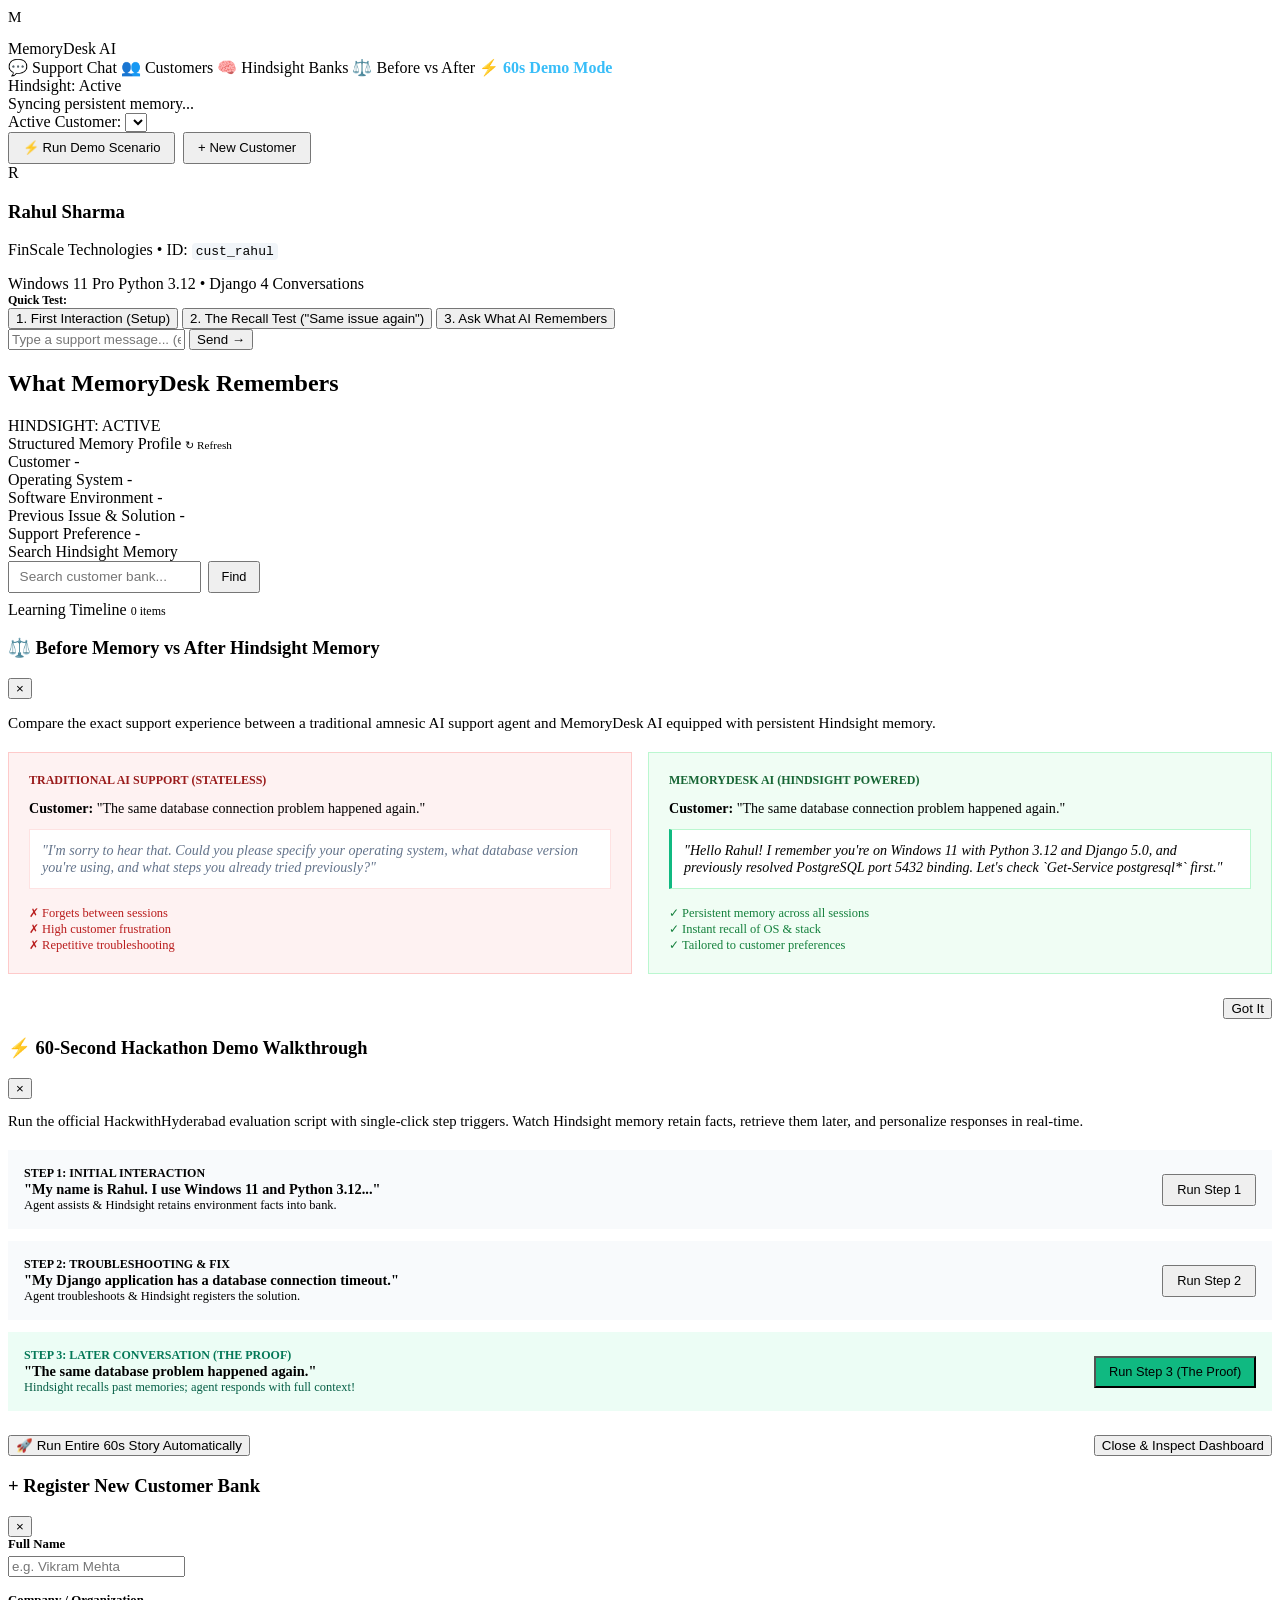
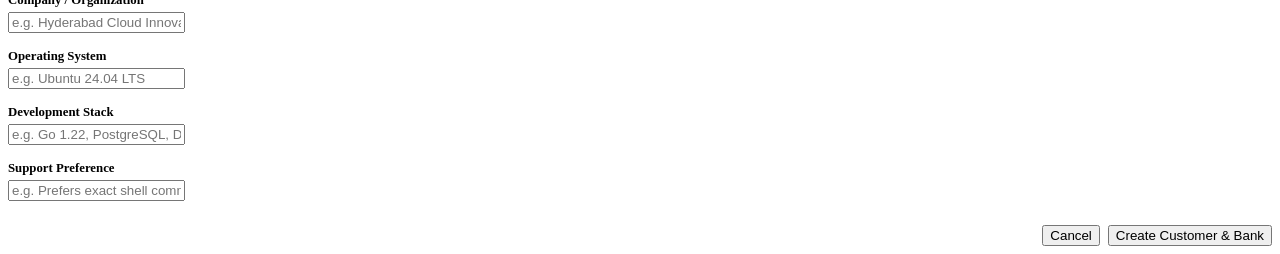
==== frontend/dashboard.html @ 585cadb2 "Initial commit: MemoryDesk AI - HackwithHyderabad 3.0" ====
<!DOCTYPE html>
<html lang="en">
<head>
  <meta charset="UTF-8">
  <meta name="viewport" content="width=device-width, initial-scale=1.0">
  <title>MemoryDesk AI — Support Dashboard</title>
  <link rel="stylesheet" href="/css/style.css">
  <link rel="icon" href="data:image/svg+xml,<svg xmlns=%22http://www.w3.org/2000/svg%22 viewBox=%220 0 100 100%22><text y=%22.9em%22 font-size=%2290%22>🧠</text></svg>">
</head>
<body>

  <div class="dashboard-layout">
    
    <!-- LEFT SIDEBAR -->
    <aside class="dashboard-sidebar">
      <div class="sidebar-header">
        <div class="logo-badge" style="width: 32px; height: 32px; font-size: 0.95rem;">M</div>
        <div class="logo-text">MemoryDesk <span>AI</span></div>
      </div>

      <nav class="sidebar-nav">
        <a class="sidebar-item active" id="nav-chat" onclick="switchNav('chat')">
          <span>💬</span>
          <span>Support Chat</span>
        </a>
        <a class="sidebar-item" id="nav-customers" onclick="openCustomerModal()">
          <span>👥</span>
          <span>Customers</span>
        </a>
        <a class="sidebar-item" id="nav-memory" onclick="focusMemoryPanel()">
          <span>🧠</span>
          <span>Hindsight Banks</span>
        </a>
        <a class="sidebar-item" id="nav-before-after" onclick="openBeforeAfterModal()">
          <span>⚖️</span>
          <span>Before vs After</span>
        </a>
        <a class="sidebar-item" id="nav-demo" onclick="openDemoStoryModal()" style="color: #38bdf8; font-weight: 600;">
          <span>⚡</span>
          <span>60s Demo Mode</span>
        </a>
      </nav>

      <div class="sidebar-footer">
        <div class="hindsight-status-card">
          <div class="hindsight-badge">
            <span class="pulse-dot"></span>
            <span id="hindsight-badge-text">Hindsight: Active</span>
          </div>
          <div class="hindsight-detail" id="hindsight-server-detail">
            Syncing persistent memory...
          </div>
        </div>
      </div>
    </aside>

    <!-- CENTER PANEL: CUSTOMER & CHAT -->
    <main class="dashboard-main">
      
      <!-- Top Bar: Customer Selector & Quick Controls -->
      <div class="main-topbar">
        <div class="customer-selector-wrapper">
          <span class="selector-label">Active Customer:</span>
          <select id="customer-select" class="customer-dropdown" onchange="onCustomerChange(this.value)">
            <!-- Options populated dynamically -->
          </select>
        </div>
        <div style="display: flex; gap: 0.5rem; align-items: center;">
          <button class="btn btn-secondary" onclick="openDemoStoryModal()" style="font-size: 0.82rem; padding: 0.4rem 0.8rem;">
            ⚡ Run Demo Scenario
          </button>
          <button class="btn btn-outline-primary" onclick="openNewCustomerModal()" style="font-size: 0.82rem; padding: 0.4rem 0.8rem;">
            + New Customer
          </button>
        </div>
      </div>

      <!-- Customer Profile Banner -->
      <div class="customer-profile-banner">
        <div class="cust-info-group">
          <div class="cust-avatar" id="cust-avatar-letter">R</div>
          <div class="cust-details">
            <h3 id="cust-name-display">Rahul Sharma</h3>
            <p><span id="cust-company-display">FinScale Technologies</span> &bull; ID: <code id="cust-id-display" style="background: #f1f5f9; padding: 1px 4px; border-radius: 4px;">cust_rahul</code></p>
          </div>
        </div>
        <div class="cust-meta-tags">
          <span class="tag-badge os" id="cust-os-badge">Windows 11 Pro</span>
          <span class="tag-badge env" id="cust-env-badge">Python 3.12 &bull; Django</span>
          <span class="tag-badge" id="cust-conversations-badge">4 Conversations</span>
        </div>
      </div>

      <!-- Chat Messages Scroll Area -->
      <div class="chat-container" id="chat-stream">
        <!-- Messages rendered by chat.js -->
      </div>

      <!-- Chat Input Area -->
      <div class="chat-input-bar">
        <div class="quick-prompts">
          <span style="font-size: 0.75rem; font-weight: 600; color: var(--text-light); margin-right: 0.25rem; display: flex; align-items: center;">Quick Test:</span>
          <button class="prompt-chip" onclick="fillPrompt('My name is Rahul. I use Windows 11 and Python 3.12. I am getting a Django database connection error.')">
            1. First Interaction (Setup)
          </button>
          <button class="prompt-chip" onclick="fillPrompt('The same database problem happened again.')">
            2. The Recall Test ("Same issue again")
          </button>
          <button class="prompt-chip" onclick="fillPrompt('What environment and preferences do you remember about me?')">
            3. Ask What AI Remembers
          </button>
        </div>

        <form class="chat-form" id="chat-form" onsubmit="handleChatSubmit(event)">
          <input
            type="text"
            id="chat-input"
            class="chat-input"
            placeholder="Type a support message... (e.g. 'The database problem happened again')"
            autocomplete="off"
            required
          />
          <button type="submit" class="btn btn-primary" id="send-button">
            <span>Send</span>
            <span>&rarr;</span>
          </button>
        </form>
      </div>
    </main>

    <!-- RIGHT PANEL: HINDSIGHT PERSISTENT MEMORY INSPECTOR -->
    <aside class="dashboard-inspector">
      <div class="inspector-header">
        <h2>What MemoryDesk Remembers</h2>
        <div class="live-indicator-pill" id="hindsight-live-pill">
          <span class="pulse-dot"></span>
          <span id="hindsight-pill-text">HINDSIGHT: ACTIVE</span>
        </div>
      </div>

      <div class="inspector-body">

        <!-- Recent Retrieval Status Notification -->
        <div id="retrieval-status-box" style="display: none; background: #ecfdf5; border: 1px solid #a7f3d0; border-radius: var(--radius-sm); padding: 0.65rem 0.85rem; font-size: 0.82rem; color: #065f46;">
          <div style="font-weight: 700; display: flex; align-items: center; gap: 0.35rem;">
            <span>🔍</span> <span id="retrieval-count-text">3 relevant memories retrieved</span>
          </div>
          <div style="font-size: 0.75rem; color: #047857; margin-top: 0.2rem;" id="retrieval-detail-text">
            Recalled from Hindsight bank in real-time
          </div>
        </div>

        <!-- Structured Entity Summary Card -->
        <div class="inspector-card">
          <div class="card-title">
            <span>Structured Memory Profile</span>
            <span style="font-size: 0.7rem; color: var(--primary); cursor: pointer;" onclick="refreshCurrentMemory()">↻ Refresh</span>
          </div>
          <div class="entity-grid">
            <div class="entity-row">
              <span class="entity-label">Customer</span>
              <span class="entity-value" id="profile-name">-</span>
            </div>
            <div class="entity-row">
              <span class="entity-label">Operating System</span>
              <span class="entity-value" id="profile-os">-</span>
            </div>
            <div class="entity-row">
              <span class="entity-label">Software Environment</span>
              <span class="entity-value" id="profile-env">-</span>
            </div>
            <div class="entity-row">
              <span class="entity-label">Previous Issue & Solution</span>
              <span class="entity-value" id="profile-issue">-</span>
            </div>
            <div class="entity-row">
              <span class="entity-label">Support Preference</span>
              <span class="entity-value" id="profile-preference">-</span>
            </div>
          </div>
        </div>

        <!-- Search Memory Bank -->
        <div class="inspector-card">
          <div class="card-title">Search Hindsight Memory</div>
          <div style="display: flex; gap: 0.4rem;">
            <input type="text" id="memory-search-input" class="chat-input" placeholder="Search customer bank..." style="padding: 0.4rem 0.6rem; font-size: 0.85rem;" onkeyup="if(event.key==='Enter') executeMemorySearch()">
            <button class="btn btn-secondary" onclick="executeMemorySearch()" style="padding: 0.4rem 0.75rem; font-size: 0.8rem;">Find</button>
          </div>
          <div id="memory-search-results" style="margin-top: 0.5rem; display: flex; flex-direction: column; gap: 0.35rem;"></div>
        </div>

        <!-- Chronological Learning Timeline -->
        <div class="inspector-card">
          <div class="card-title">
            <span>Learning Timeline</span>
            <span id="memory-total-count" style="font-size: 0.75rem; font-weight: normal; color: var(--text-light);">0 items</span>
          </div>
          <div class="timeline-container" id="timeline-list">
            <!-- Timeline steps populated by dashboard.js -->
          </div>
        </div>

      </div>
    </aside>

  </div>

  <!-- BEFORE VS AFTER MODAL -->
  <div class="modal-overlay" id="modal-before-after">
    <div class="modal-card">
      <div class="modal-header">
        <h3 style="font-weight: 700; font-size: 1.15rem;">⚖️ Before Memory vs After Hindsight Memory</h3>
        <button class="close-btn" onclick="closeModal('modal-before-after')">&times;</button>
      </div>
      <div class="modal-body">
        <p style="color: var(--text-muted); font-size: 0.95rem; margin-bottom: 1.25rem;">
          Compare the exact support experience between a traditional amnesic AI support agent and MemoryDesk AI equipped with persistent Hindsight memory.
        </p>

        <div style="display: grid; grid-template-columns: 1fr 1fr; gap: 1rem;">
          
          <!-- Column 1: Traditional -->
          <div style="background: #fef2f2; border: 1px solid #fecaca; border-radius: var(--radius-md); padding: 1.25rem;">
            <div style="font-size: 0.75rem; font-weight: 800; color: #991b1b; text-transform: uppercase; margin-bottom: 0.75rem;">
              Traditional AI Support (Stateless)
            </div>
            <div style="font-size: 0.88rem; margin-bottom: 0.75rem;">
              <strong>Customer:</strong> "The same database connection problem happened again."
            </div>
            <div style="font-size: 0.88rem; background: white; padding: 0.75rem; border-radius: var(--radius-sm); border: 1px solid #fee2e2; color: #64748b;">
              <em>"I'm sorry to hear that. Could you please specify your operating system, what database version you're using, and what steps you already tried previously?"</em>
            </div>
            <div style="margin-top: 1rem; font-size: 0.78rem; color: #b91c1c;">
              &cross; Forgets between sessions<br>
              &cross; High customer frustration<br>
              &cross; Repetitive troubleshooting
            </div>
          </div>

          <!-- Column 2: MemoryDesk AI -->
          <div style="background: #f0fdf4; border: 1px solid #bbf7d0; border-radius: var(--radius-md); padding: 1.25rem;">
            <div style="font-size: 0.75rem; font-weight: 800; color: #166534; text-transform: uppercase; margin-bottom: 0.75rem;">
              MemoryDesk AI (Hindsight Powered)
            </div>
            <div style="font-size: 0.88rem; margin-bottom: 0.75rem;">
              <strong>Customer:</strong> "The same database connection problem happened again."
            </div>
            <div style="font-size: 0.88rem; background: white; padding: 0.75rem; border-radius: var(--radius-sm); border: 1px solid #bbf7d0; border-left: 3px solid #10b981;">
              <em>"Hello Rahul! I remember you're on Windows 11 with Python 3.12 and Django 5.0, and previously resolved PostgreSQL port 5432 binding. Let's check `Get-Service postgresql*` first."</em>
            </div>
            <div style="margin-top: 1rem; font-size: 0.78rem; color: #15803d;">
              &check; Persistent memory across all sessions<br>
              &check; Instant recall of OS & stack<br>
              &check; Tailored to customer preferences
            </div>
          </div>

        </div>

        <div style="margin-top: 1.5rem; text-align: right;">
          <button class="btn btn-primary" onclick="closeModal('modal-before-after')">Got It</button>
        </div>
      </div>
    </div>
  </div>

  <!-- 60-SECOND DEMO STORY RUNNER MODAL -->
  <div class="modal-overlay" id="modal-demo-story">
    <div class="modal-card">
      <div class="modal-header">
        <h3 style="font-weight: 700; font-size: 1.15rem;">⚡ 60-Second Hackathon Demo Walkthrough</h3>
        <button class="close-btn" onclick="closeModal('modal-demo-story')">&times;</button>
      </div>
      <div class="modal-body">
        <p style="color: var(--text-muted); font-size: 0.92rem; margin-bottom: 1.25rem;">
          Run the official HackwithHyderabad evaluation script with single-click step triggers. Watch Hindsight memory retain facts, retrieve them later, and personalize responses in real-time.
        </p>

        <div style="display: flex; flex-direction: column; gap: 0.75rem;">
          
          <div style="border: 1px solid var(--border); border-radius: var(--radius-md); padding: 1rem; display: flex; justify-content: space-between; align-items: center; background: #f8fafc;">
            <div>
              <div style="font-size: 0.75rem; font-weight: 700; color: var(--primary);">STEP 1: INITIAL INTERACTION</div>
              <div style="font-weight: 600; font-size: 0.9rem;">"My name is Rahul. I use Windows 11 and Python 3.12..."</div>
              <div style="font-size: 0.78rem; color: var(--text-muted);">Agent assists & Hindsight retains environment facts into bank.</div>
            </div>
            <button class="btn btn-primary" onclick="runDemoStep(1)" style="font-size: 0.8rem; padding: 0.4rem 0.8rem;">
              Run Step 1
            </button>
          </div>

          <div style="border: 1px solid var(--border); border-radius: var(--radius-md); padding: 1rem; display: flex; justify-content: space-between; align-items: center; background: #f8fafc;">
            <div>
              <div style="font-size: 0.75rem; font-weight: 700; color: var(--primary);">STEP 2: TROUBLESHOOTING & FIX</div>
              <div style="font-weight: 600; font-size: 0.9rem;">"My Django application has a database connection timeout."</div>
              <div style="font-size: 0.78rem; color: var(--text-muted);">Agent troubleshoots & Hindsight registers the solution.</div>
            </div>
            <button class="btn btn-primary" onclick="runDemoStep(2)" style="font-size: 0.8rem; padding: 0.4rem 0.8rem;">
              Run Step 2
            </button>
          </div>

          <div style="border: 1px solid var(--border); border-radius: var(--radius-md); padding: 1rem; display: flex; justify-content: space-between; align-items: center; background: #ecfdf5; border-color: #a7f3d0;">
            <div>
              <div style="font-size: 0.75rem; font-weight: 700; color: #047857;">STEP 3: LATER CONVERSATION (THE PROOF)</div>
              <div style="font-weight: 600; font-size: 0.9rem;">"The same database problem happened again."</div>
              <div style="font-size: 0.78rem; color: #065f46;">Hindsight recalls past memories; agent responds with full context!</div>
            </div>
            <button class="btn btn-primary" onclick="runDemoStep(3)" style="font-size: 0.8rem; padding: 0.4rem 0.8rem; background: #10b981;">
              Run Step 3 (The Proof)
            </button>
          </div>

        </div>

        <div style="margin-top: 1.5rem; display: flex; justify-content: space-between; align-items: center;">
          <button class="btn btn-secondary" onclick="runFullDemoStory()">
            🚀 Run Entire 60s Story Automatically
          </button>
          <button class="btn btn-outline-primary" onclick="closeModal('modal-demo-story')">
            Close & Inspect Dashboard
          </button>
        </div>
      </div>
    </div>
  </div>

  <!-- NEW CUSTOMER MODAL -->
  <div class="modal-overlay" id="modal-new-customer">
    <div class="modal-card">
      <div class="modal-header">
        <h3 style="font-weight: 700;">+ Register New Customer Bank</h3>
        <button class="close-btn" onclick="closeModal('modal-new-customer')">&times;</button>
      </div>
      <div class="modal-body">
        <form onsubmit="handleCreateCustomer(event)" style="display: flex; flex-direction: column; gap: 1rem;">
          <div>
            <label style="font-size: 0.8rem; font-weight: 600; display: block; margin-bottom: 0.25rem;">Full Name</label>
            <input type="text" id="new-cust-name" class="chat-input" placeholder="e.g. Vikram Mehta" required>
          </div>
          <div>
            <label style="font-size: 0.8rem; font-weight: 600; display: block; margin-bottom: 0.25rem;">Company / Organization</label>
            <input type="text" id="new-cust-company" class="chat-input" placeholder="e.g. Hyderabad Cloud Innovations" required>
          </div>
          <div>
            <label style="font-size: 0.8rem; font-weight: 600; display: block; margin-bottom: 0.25rem;">Operating System</label>
            <input type="text" id="new-cust-os" class="chat-input" placeholder="e.g. Ubuntu 24.04 LTS" required>
          </div>
          <div>
            <label style="font-size: 0.8rem; font-weight: 600; display: block; margin-bottom: 0.25rem;">Development Stack</label>
            <input type="text" id="new-cust-env" class="chat-input" placeholder="e.g. Go 1.22, PostgreSQL, Docker" required>
          </div>
          <div>
            <label style="font-size: 0.8rem; font-weight: 600; display: block; margin-bottom: 0.25rem;">Support Preference</label>
            <input type="text" id="new-cust-pref" class="chat-input" placeholder="e.g. Prefers exact shell commands" required>
          </div>
          <div style="margin-top: 0.5rem; display: flex; justify-content: flex-end; gap: 0.5rem;">
            <button type="button" class="btn btn-secondary" onclick="closeModal('modal-new-customer')">Cancel</button>
            <button type="submit" class="btn btn-primary">Create Customer & Bank</button>
          </div>
        </form>
      </div>
    </div>
  </div>

  <!-- Toast Notification Container -->
  <div class="toast-container" id="toast-container"></div>

  <!-- Scripts -->
  <script src="/js/app.js"></script>
  <script src="/js/chat.js"></script>
  <script src="/js/dashboard.js"></script>
</body>
</html>
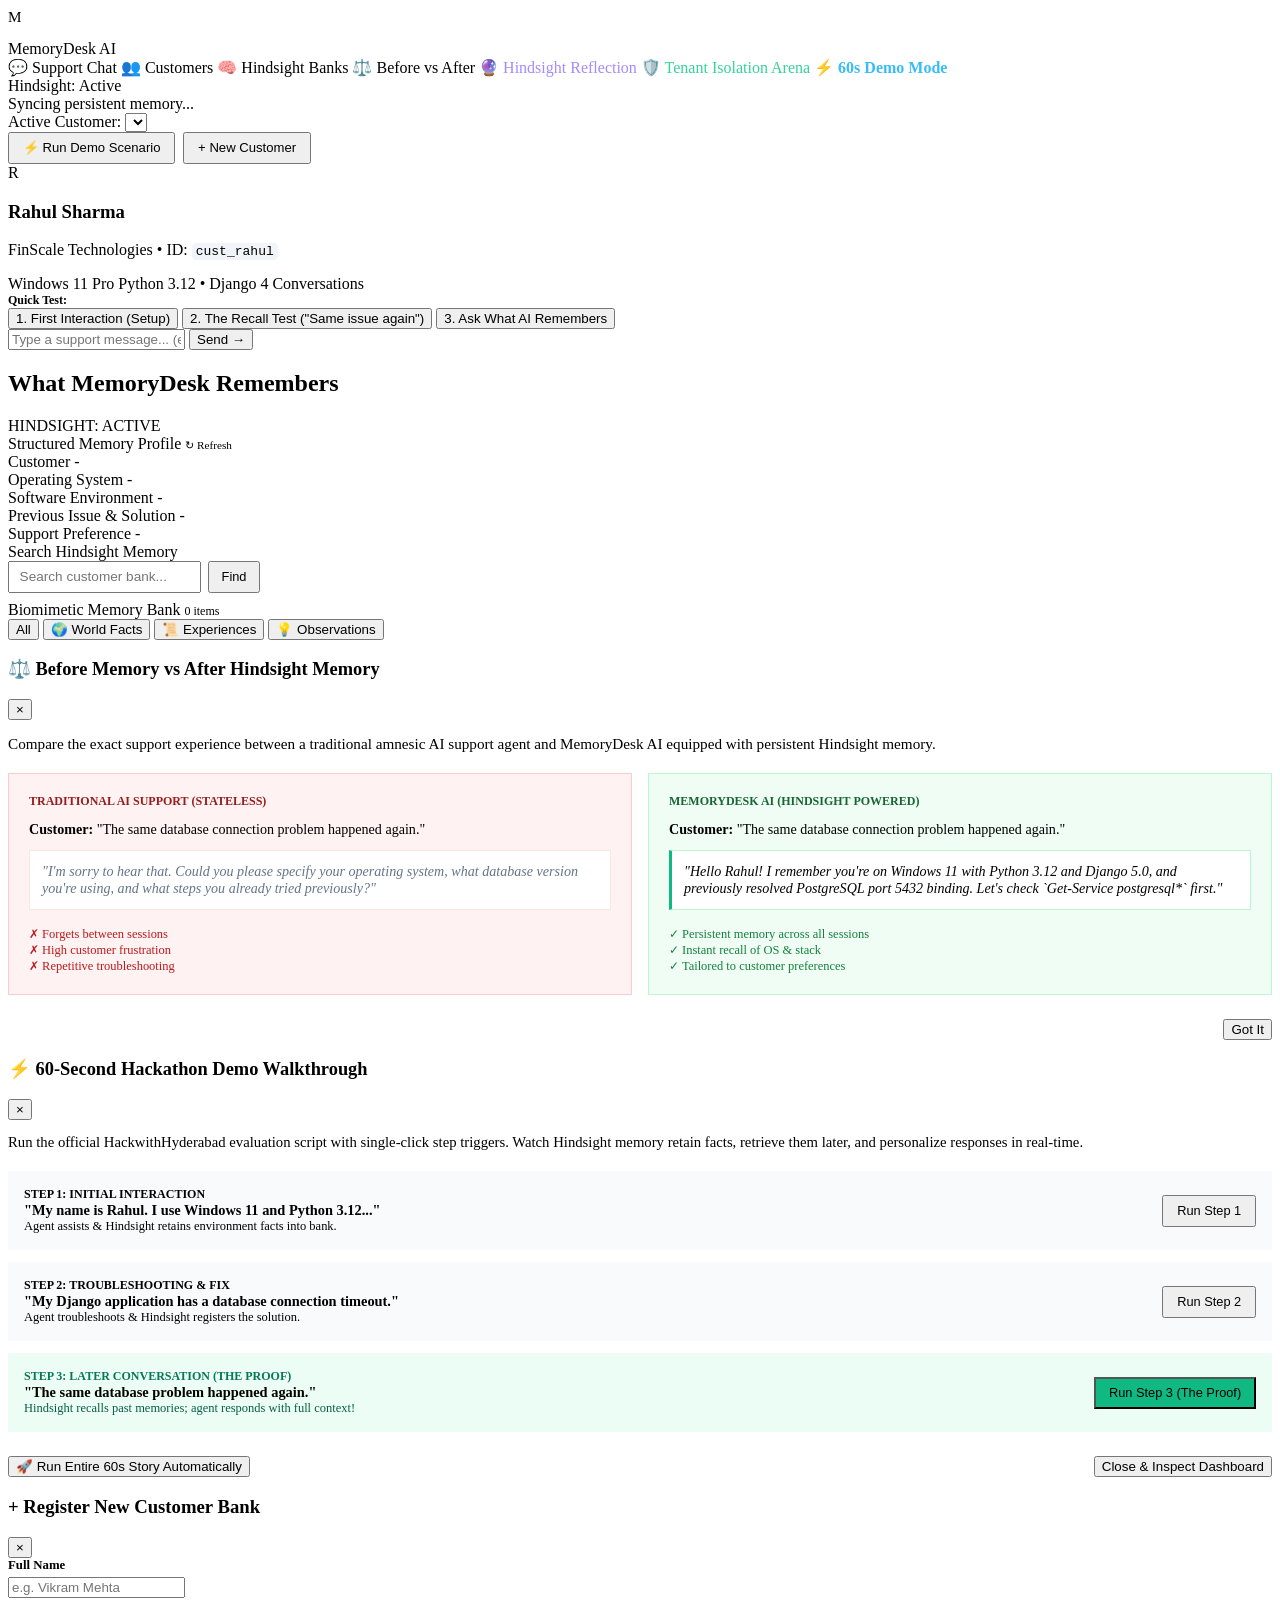
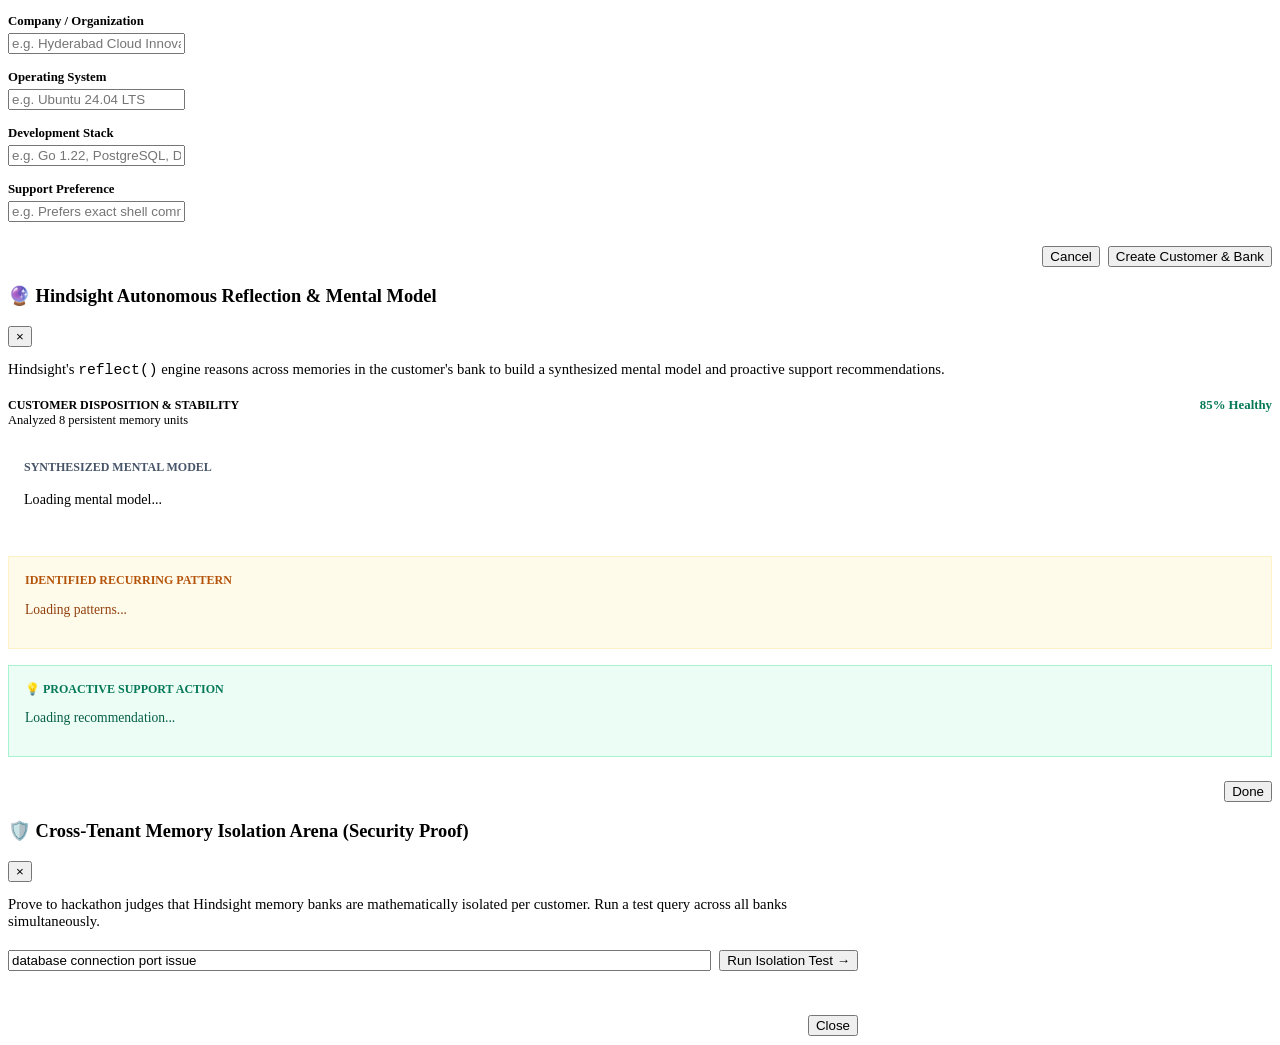
==== commit 461687a5: "Implement advanced features: Hindsight reflect(), Biomimetic 3-Tier memory filters, OS-Adaptive Auto" ====
--- a/frontend/dashboard.html
+++ b/frontend/dashboard.html
@@ -35,11 +35,20 @@
           <span>⚖️</span>
           <span>Before vs After</span>
         </a>
+        <a class="sidebar-item" id="nav-reflect" onclick="openReflectionModal()" style="color: #a78bfa;">
+          <span>🔮</span>
+          <span>Hindsight Reflection</span>
+        </a>
+        <a class="sidebar-item" id="nav-isolation" onclick="openIsolationModal()" style="color: #34d399;">
+          <span>🛡️</span>
+          <span>Tenant Isolation Arena</span>
+        </a>
         <a class="sidebar-item" id="nav-demo" onclick="openDemoStoryModal()" style="color: #38bdf8; font-weight: 600;">
           <span>⚡</span>
           <span>60s Demo Mode</span>
         </a>
       </nav>
+
 
       <div class="sidebar-footer">
         <div class="hindsight-status-card">
@@ -190,16 +199,26 @@
           <div id="memory-search-results" style="margin-top: 0.5rem; display: flex; flex-direction: column; gap: 0.35rem;"></div>
         </div>
 
-        <!-- Chronological Learning Timeline -->
+        <!-- Chronological Learning Timeline with Biomimetic Filters -->
         <div class="inspector-card">
           <div class="card-title">
-            <span>Learning Timeline</span>
+            <span>Biomimetic Memory Bank</span>
             <span id="memory-total-count" style="font-size: 0.75rem; font-weight: normal; color: var(--text-light);">0 items</span>
           </div>
+
+          <!-- Biomimetic 3-Tier Filter Tabs -->
+          <div class="memory-filter-tabs">
+            <button class="filter-tab active" id="tab-all" onclick="filterMemoryView('all')">All</button>
+            <button class="filter-tab" id="tab-world" onclick="filterMemoryView('world_fact')">🌍 World Facts</button>
+            <button class="filter-tab" id="tab-exp" onclick="filterMemoryView('experience')">📜 Experiences</button>
+            <button class="filter-tab" id="tab-obs" onclick="filterMemoryView('observation')">💡 Observations</button>
+          </div>
+
           <div class="timeline-container" id="timeline-list">
             <!-- Timeline steps populated by dashboard.js -->
           </div>
         </div>
+
 
       </div>
     </aside>
@@ -362,9 +381,92 @@
         </form>
       </div>
     </div>
+  <!-- HINDSIGHT REFLECTION MODAL -->
+  <div class="modal-overlay" id="modal-reflection">
+    <div class="modal-card">
+      <div class="modal-header">
+        <h3 style="font-weight: 700; font-size: 1.15rem;">🔮 Hindsight Autonomous Reflection & Mental Model</h3>
+        <button class="close-btn" onclick="closeModal('modal-reflection')">&times;</button>
+      </div>
+      <div class="modal-body">
+        <p style="color: var(--text-muted); font-size: 0.92rem; margin-bottom: 1.25rem;">
+          Hindsight's <code>reflect()</code> engine reasons across memories in the customer's bank to build a synthesized mental model and proactive support recommendations.
+        </p>
+
+        <div id="reflection-loading" style="text-align: center; padding: 2rem; display: none;">
+          <div class="pulse-dot" style="margin: 0 auto 0.75rem;"></div>
+          <span style="font-size: 0.88rem; color: var(--text-muted);">Synthesizing mental models from persistent memories...</span>
+        </div>
+
+        <div id="reflection-content" style="display: flex; flex-direction: column; gap: 1rem;">
+          <div class="reflection-card">
+            <div style="display: flex; justify-content: space-between; align-items: center;">
+              <span style="font-size: 0.75rem; font-weight: 700; color: var(--primary); text-transform: uppercase;">Customer Disposition & Stability</span>
+              <span id="disposition-score-badge" style="font-size: 0.8rem; font-weight: 700; color: #047857;">85% Healthy</span>
+            </div>
+            <div class="disposition-gauge">
+              <div class="disposition-bar" id="disposition-bar" style="width: 85%;"></div>
+            </div>
+            <div style="font-size: 0.78rem; color: var(--text-muted);" id="facts-analyzed-count">Analyzed 8 persistent memory units</div>
+          </div>
+
+          <div style="background: white; border: 1px solid var(--border); border-radius: var(--radius-md); padding: 1rem;">
+            <div style="font-size: 0.75rem; font-weight: 700; color: #475569; text-transform: uppercase; margin-bottom: 0.35rem;">Synthesized Mental Model</div>
+            <p id="reflection-mental-model" style="font-size: 0.88rem; line-height: 1.5; color: var(--text-main);">Loading mental model...</p>
+          </div>
+
+          <div style="background: #fffbeb; border: 1px solid #fef3c7; border-radius: var(--radius-md); padding: 1rem;">
+            <div style="font-size: 0.75rem; font-weight: 700; color: #b45309; text-transform: uppercase; margin-bottom: 0.35rem;">Identified Recurring Pattern</div>
+            <p id="reflection-recurring-pattern" style="font-size: 0.85rem; color: #92400e;">Loading patterns...</p>
+          </div>
+
+          <div style="background: #ecfdf5; border: 1px solid #a7f3d0; border-radius: var(--radius-md); padding: 1rem;">
+            <div style="font-size: 0.75rem; font-weight: 700; color: #047857; text-transform: uppercase; margin-bottom: 0.35rem;">💡 Proactive Support Action</div>
+            <p id="reflection-proactive-advice" style="font-size: 0.85rem; color: #065f46;">Loading recommendation...</p>
+          </div>
+        </div>
+
+        <div style="margin-top: 1.5rem; text-align: right;">
+          <button class="btn btn-primary" onclick="closeModal('modal-reflection')">Done</button>
+        </div>
+      </div>
+    </div>
   </div>
 
-  <!-- Toast Notification Container -->
+  <!-- TENANT MEMORY ISOLATION ARENA MODAL -->
+  <div class="modal-overlay" id="modal-isolation">
+    <div class="modal-card" style="max-width: 850px;">
+      <div class="modal-header">
+        <h3 style="font-weight: 700; font-size: 1.15rem;">🛡️ Cross-Tenant Memory Isolation Arena (Security Proof)</h3>
+        <button class="close-btn" onclick="closeModal('modal-isolation')">&times;</button>
+      </div>
+      <div class="modal-body">
+        <p style="color: var(--text-muted); font-size: 0.92rem; margin-bottom: 1.25rem;">
+          Prove to hackathon judges that Hindsight memory banks are mathematically isolated per customer. Run a test query across all banks simultaneously.
+        </p>
+
+        <div style="display: flex; gap: 0.5rem; margin-bottom: 1.25rem;">
+          <input type="text" id="isolation-query-input" class="chat-input" value="database connection port issue" placeholder="Test query..." style="flex: 1;">
+          <button class="btn btn-primary" onclick="runIsolationTest()">
+            Run Isolation Test &rarr;
+          </button>
+        </div>
+
+        <div id="isolation-results-grid" style="display: grid; grid-template-columns: 1fr 1fr 1fr; gap: 0.75rem;">
+          <!-- Dynamically filled by dashboard.js -->
+        </div>
+
+        <div id="isolation-verdict-box" style="margin-top: 1.25rem; padding: 0.75rem 1rem; border-radius: var(--radius-md); background: #ecfdf5; border: 1px solid #a7f3d0; font-size: 0.85rem; color: #065f46; display: none;">
+          <strong>Verdict:</strong> <span id="isolation-verdict-text">Strict tenant bank isolation verified. Zero cross-customer memory leakage.</span>
+        </div>
+
+        <div style="margin-top: 1.5rem; text-align: right;">
+          <button class="btn btn-secondary" onclick="closeModal('modal-isolation')">Close</button>
+        </div>
+      </div>
+    </div>
+  </div>
+
   <div class="toast-container" id="toast-container"></div>
 
   <!-- Scripts -->
